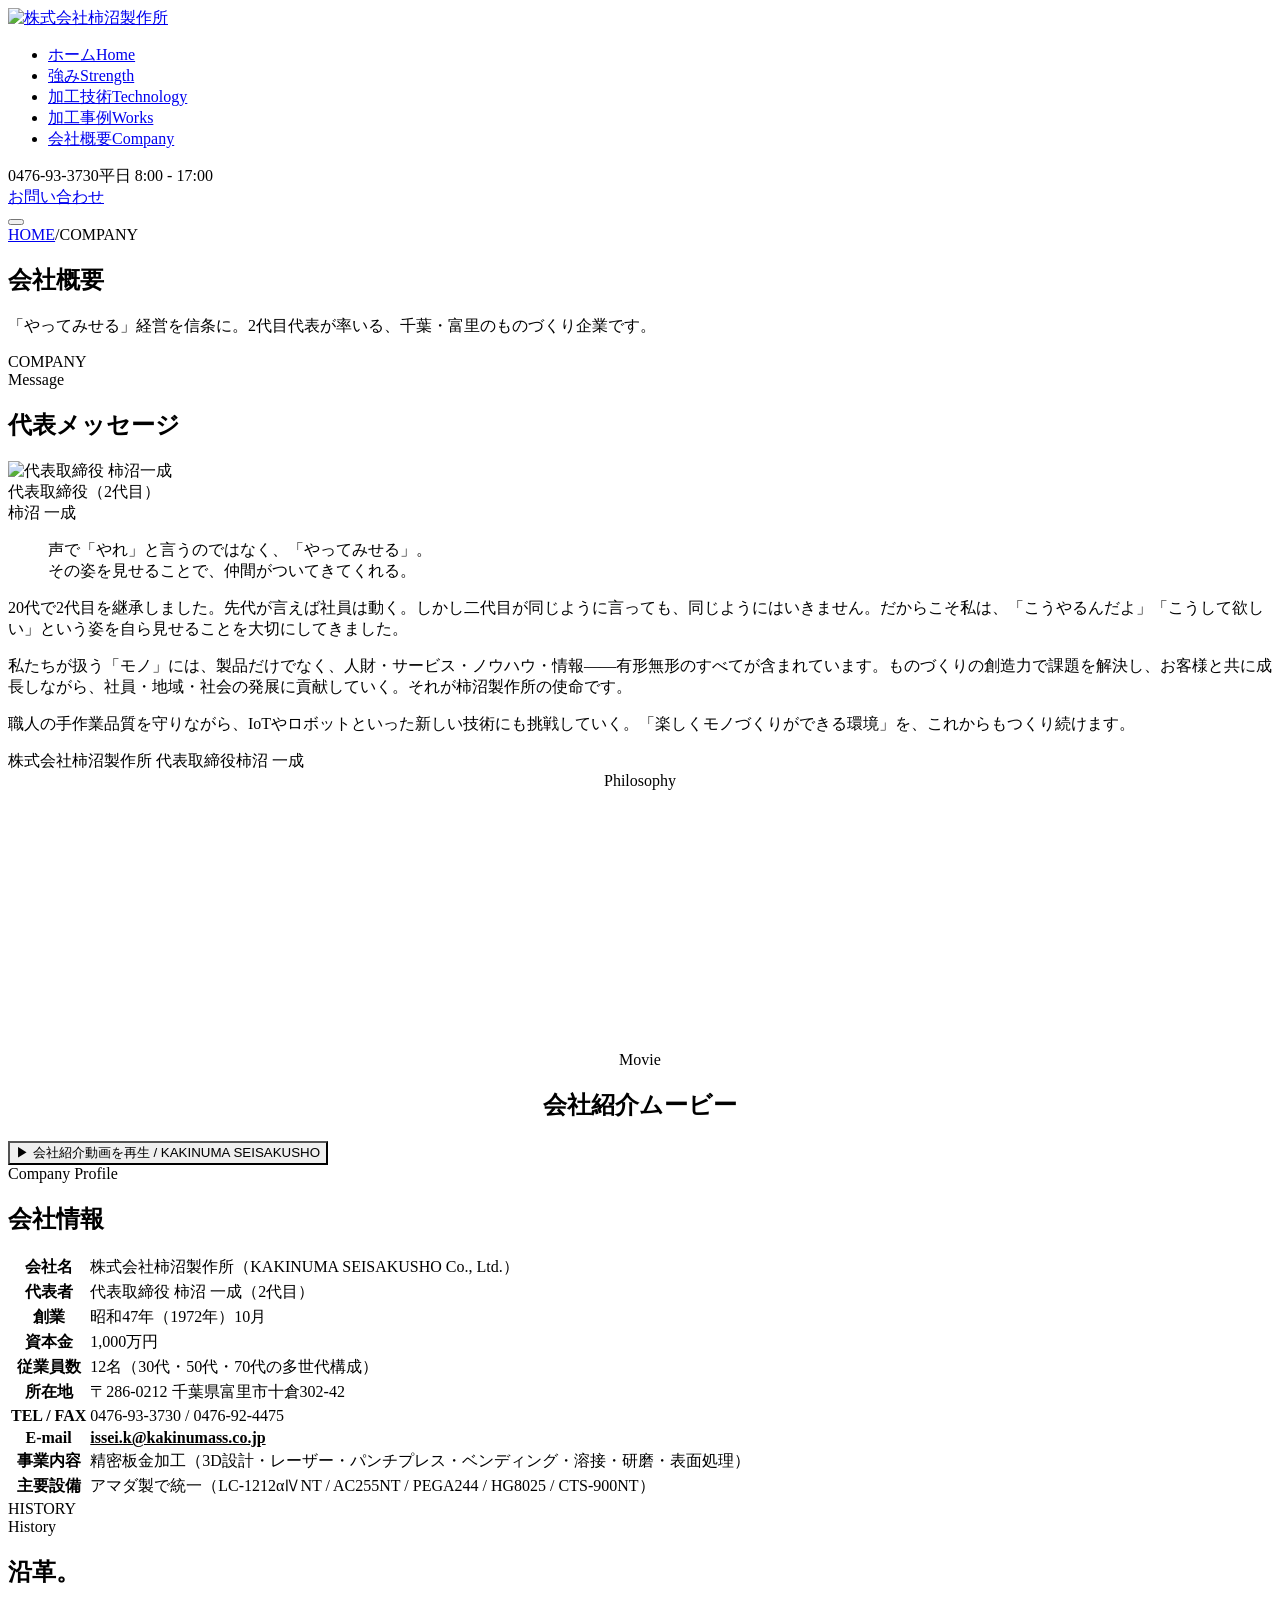
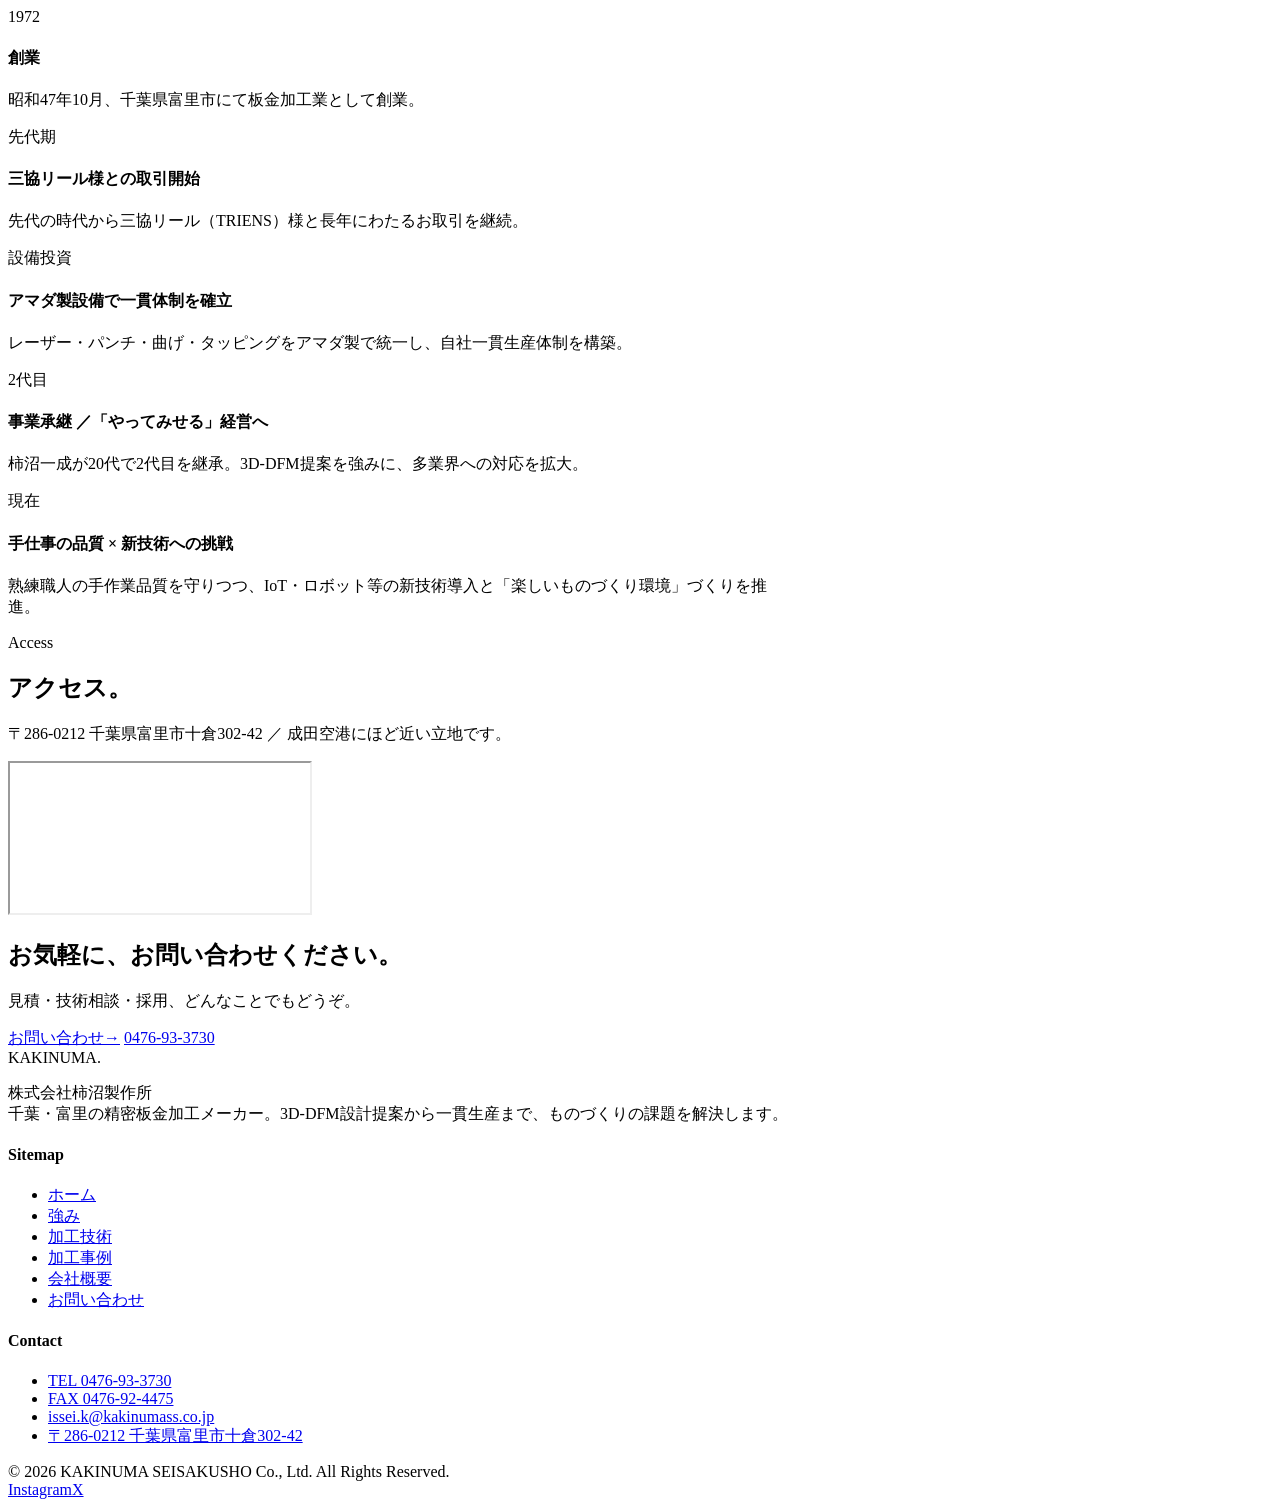
==== company.html @ ad5ba1b0 "Add company.html" ====
<!DOCTYPE html>
<html lang="ja">
<head>
<meta charset="UTF-8">
<meta name="viewport" content="width=device-width, initial-scale=1.0">
<title>会社概要 | 株式会社柿沼製作所 — 千葉県富里市の精密板金</title>
<meta name="description" content="株式会社柿沼製作所の会社概要。代表メッセージ、会社情報、沿革（1972年創業）、アクセス。「やってみせる」経営を信条とする2代目代表が率いる千葉・富里の精密板金加工メーカーです。">
<meta property="og:title" content="会社概要 | 株式会社柿沼製作所">
<meta property="og:description" content="1972年創業。千葉・富里の精密板金加工メーカー。代表メッセージと沿革。">
<meta name="theme-color" content="#ffffff">
<link rel="icon" href="assets/img/logo.png">
<link rel="preconnect" href="https://fonts.googleapis.com">
<link rel="preconnect" href="https://fonts.gstatic.com" crossorigin>
<link href="https://fonts.googleapis.com/css2?family=Anton&family=Noto+Sans+JP:wght@400;500;700;900&family=Space+Grotesk:wght@500;600;700&family=Zen+Kaku+Gothic+New:wght@700;900&display=swap" rel="stylesheet">
<link rel="stylesheet" href="assets/style.css">
<script type="application/ld+json">{"@context":"https://schema.org","@type":"WebPage","name":"会社概要 | 株式会社柿沼製作所","url":"https://three-t-ltd.github.io/kakinumass/company.html"}</script>
</head>
<body>
<div class="scroll-progress"></div>

<header class="site-header">
  <div class="container header-inner">
    <a href="index.html" class="logo"><img src="assets/img/logo.png" alt="株式会社柿沼製作所"></a>
    <nav class="main-nav">
      <ul>
        <li><a href="index.html">ホーム<span class="en">Home</span></a></li>
        <li><a href="strengths.html">強み<span class="en">Strength</span></a></li>
        <li><a href="services.html">加工技術<span class="en">Technology</span></a></li>
        <li><a href="works.html">加工事例<span class="en">Works</span></a></li>
        <li class="current"><a href="company.html">会社概要<span class="en">Company</span></a></li>
      </ul>
    </nav>
    <div class="header-cta">
      <div class="header-tel"><span class="num">0476-93-3730</span><span class="lbl">平日 8:00 - 17:00</span></div>
      <a href="contact.html" class="btn btn-primary"><span>お問い合わせ</span></a>
    </div>
    <button class="nav-toggle" aria-label="メニュー"><span></span><span></span><span></span></button>
  </div>
</header>

<section class="page-hero">
  <div class="hero-grid"></div>
  <div class="container">
    <div class="crumb"><a href="index.html">HOME</a><span>/</span><span>COMPANY</span></div>
    <h1>会社概要</h1>
    <p>「やってみせる」経営を信条に。2代目代表が率いる、千葉・富里のものづくり企業です。</p>
  </div>
  <div class="en">COMPANY</div>
</section>

<!-- MESSAGE -->
<section class="section">
  <div class="container">
    <div class="sec-head reveal">
      <span class="eyebrow">Message</span>
      <h2 class="sec-title">代表<span class="accent">メッセージ</span></h2>
    </div>
    <div class="message-grid">
      <div class="message-photo reveal">
        <img src="assets/img/ceo.jpg" alt="代表取締役 柿沼一成">
        <div class="name"><div class="r">代表取締役（2代目）</div><div class="nm">柿沼 一成</div></div>
      </div>
      <div class="message-body reveal d2">
        <blockquote>声で「やれ」と言うのではなく、<span class="accent">「やってみせる」</span>。<br>その姿を見せることで、仲間がついてきてくれる。</blockquote>
        <p>20代で2代目を継承しました。先代が言えば社員は動く。しかし二代目が同じように言っても、同じようにはいきません。だからこそ私は、「こうやるんだよ」「こうして欲しい」という姿を自ら見せることを大切にしてきました。</p>
        <p>私たちが扱う「モノ」には、製品だけでなく、人財・サービス・ノウハウ・情報——有形無形のすべてが含まれています。ものづくりの創造力で課題を解決し、お客様と共に成長しながら、社員・地域・社会の発展に貢献していく。それが柿沼製作所の使命です。</p>
        <p>職人の手作業品質を守りながら、IoTやロボットといった新しい技術にも挑戦していく。「楽しくモノづくりができる環境」を、これからもつくり続けます。</p>
        <div class="sign"><span>株式会社柿沼製作所 代表取締役</span>柿沼 一成</div>
      </div>
    </div>
  </div>
</section>

<!-- PHILOSOPHY BAND -->
<section class="section section--red">
  <div class="container">
    <div class="reveal" style="text-align:center;max-width:900px;margin-inline:auto">
      <span class="eyebrow" style="justify-content:center">Philosophy</span>
      <p style="font-family:var(--serif);font-weight:900;font-size:clamp(1.4rem,3.2vw,2.3rem);line-height:1.7;color:#fff">
        ものづくりの創造力で課題を解決し、<br>お客様と共に成長しながら、<br><span style="color:var(--ink)">社員・地域・社会の発展</span>に貢献する。
      </p>
    </div>
  </div>
</section>

<!-- VIDEO -->
<section class="section section--paper">
  <div class="container">
    <div class="sec-head reveal" style="text-align:center;max-width:760px;margin-inline:auto">
      <span class="eyebrow" style="justify-content:center">Movie</span>
      <h2 class="sec-title">会社紹介<span class="accent">ムービー</span></h2>
    </div>
    <div class="video-wrap reveal">
      <div class="video-embed">
        <button class="video-facade" data-yt="X4dyCx2qvk0" aria-label="会社紹介ムービーを再生"
          style="background-image:url('assets/img/products/prod14.jpg')">
          <span class="play"></span>
          <span class="vlabel">▶ 会社紹介動画を再生 / KAKINUMA SEISAKUSHO</span>
        </button>
      </div>
    </div>
  </div>
</section>

<!-- COMPANY INFO -->
<section class="section">
  <div class="container">
    <div class="sec-head reveal">
      <span class="eyebrow">Company Profile</span>
      <h2 class="sec-title">会社<span class="accent">情報</span></h2>
    </div>
    <div class="reveal">
      <table class="info-table">
        <tr><th>会社名</th><td>株式会社柿沼製作所（KAKINUMA SEISAKUSHO Co., Ltd.）</td></tr>
        <tr><th>代表者</th><td>代表取締役 柿沼 一成（2代目）</td></tr>
        <tr><th>創業</th><td>昭和47年（1972年）10月</td></tr>
        <tr><th>資本金</th><td>1,000万円</td></tr>
        <tr><th>従業員数</th><td>12名（30代・50代・70代の多世代構成）</td></tr>
        <tr><th>所在地</th><td>〒286-0212 千葉県富里市十倉302-42</td></tr>
        <tr><th>TEL / FAX</th><td>0476-93-3730 / 0476-92-4475</td></tr>
        <tr><th>E-mail</th><td><a href="mailto:issei.k@kakinumass.co.jp" style="color:var(--red);font-weight:700">issei.k@kakinumass.co.jp</a></td></tr>
        <tr><th>事業内容</th><td>精密板金加工（3D設計・レーザー・パンチプレス・ベンディング・溶接・研磨・表面処理）</td></tr>
        <tr><th>主要設備</th><td>アマダ製で統一（LC-1212αⅣNT / AC255NT / PEGA244 / HG8025 / CTS-900NT）</td></tr>
      </table>
    </div>
  </div>
</section>

<!-- HISTORY -->
<section class="section section--paper">
  <div class="watermark">HISTORY</div>
  <div class="container">
    <div class="sec-head reveal">
      <span class="eyebrow">History</span>
      <h2 class="sec-title">沿革<span class="accent">。</span></h2>
    </div>
    <div class="timeline reveal" style="max-width:760px">
      <div class="tl-item"><div class="yr">1972</div><h4>創業</h4><p>昭和47年10月、千葉県富里市にて板金加工業として創業。</p></div>
      <div class="tl-item"><div class="yr">先代期</div><h4>三協リール様との取引開始</h4><p>先代の時代から三協リール（TRIENS）様と長年にわたるお取引を継続。</p></div>
      <div class="tl-item"><div class="yr">設備投資</div><h4>アマダ製設備で一貫体制を確立</h4><p>レーザー・パンチ・曲げ・タッピングをアマダ製で統一し、自社一貫生産体制を構築。</p></div>
      <div class="tl-item"><div class="yr">2代目</div><h4>事業承継 ／「やってみせる」経営へ</h4><p>柿沼一成が20代で2代目を継承。3D-DFM提案を強みに、多業界への対応を拡大。</p></div>
      <div class="tl-item"><div class="yr">現在</div><h4>手仕事の品質 × 新技術への挑戦</h4><p>熟練職人の手作業品質を守りつつ、IoT・ロボット等の新技術導入と「楽しいものづくり環境」づくりを推進。</p></div>
    </div>
  </div>
</section>

<!-- ACCESS -->
<section class="section">
  <div class="container">
    <div class="sec-head reveal">
      <span class="eyebrow">Access</span>
      <h2 class="sec-title">アクセス<span class="accent">。</span></h2>
      <p class="sec-lead">〒286-0212 千葉県富里市十倉302-42 ／ 成田空港にほど近い立地です。</p>
    </div>
    <div class="map-wrap reveal">
      <iframe loading="lazy" referrerpolicy="no-referrer-when-downgrade" allowfullscreen
        src="https://maps.google.com/maps?q=%E5%8D%83%E8%91%89%E7%9C%8C%E5%AF%8C%E9%87%8C%E5%B8%82%E5%8D%81%E5%80%89302-42&output=embed"></iframe>
    </div>
  </div>
</section>

<section class="cta-band">
  <div class="container">
    <div class="reveal"><h2>お気軽に、<span class="accent">お問い合わせ</span>ください。</h2><p class="sub">見積・技術相談・採用、どんなことでもどうぞ。</p></div>
    <div class="cta-actions reveal d2">
      <a href="contact.html" class="btn btn-primary"><span>お問い合わせ</span><span class="arr">→</span></a>
      <a href="tel:0476933730" class="btn btn-ghost"><span>0476-93-3730</span></a>
    </div>
  </div>
</section>

<footer class="site-footer">
  <div class="container">
    <div class="footer-top">
      <div class="footer-brand"><div class="logo-f">KAKINUMA<span class="accent">.</span></div><p>株式会社柿沼製作所<br>千葉・富里の精密板金加工メーカー。3D-DFM設計提案から一貫生産まで、ものづくりの課題を解決します。</p></div>
      <div class="footer-col"><h4>Sitemap</h4><ul>
        <li><a href="index.html">ホーム</a></li><li><a href="strengths.html">強み</a></li><li><a href="services.html">加工技術</a></li><li><a href="works.html">加工事例</a></li><li><a href="company.html">会社概要</a></li><li><a href="contact.html">お問い合わせ</a></li>
      </ul></div>
      <div class="footer-col"><h4>Contact</h4><ul>
        <li><a href="tel:0476933730">TEL 0476-93-3730</a></li><li><a href="#">FAX 0476-92-4475</a></li><li><a href="mailto:issei.k@kakinumass.co.jp">issei.k@kakinumass.co.jp</a></li><li><a href="company.html">〒286-0212 千葉県富里市十倉302-42</a></li>
      </ul></div>
    </div>
    <div class="footer-bottom">
      <span>© <span data-year>2026</span> KAKINUMA SEISAKUSHO Co., Ltd. All Rights Reserved.</span>
      <div class="sns"><a href="https://www.instagram.com/kakinumass/" target="_blank" rel="noopener">Instagram</a><a href="https://x.com/kakinumass" target="_blank" rel="noopener">X</a></div>
    </div>
  </div>
</footer>
<script src="assets/script.js"></script>
</body>
</html>
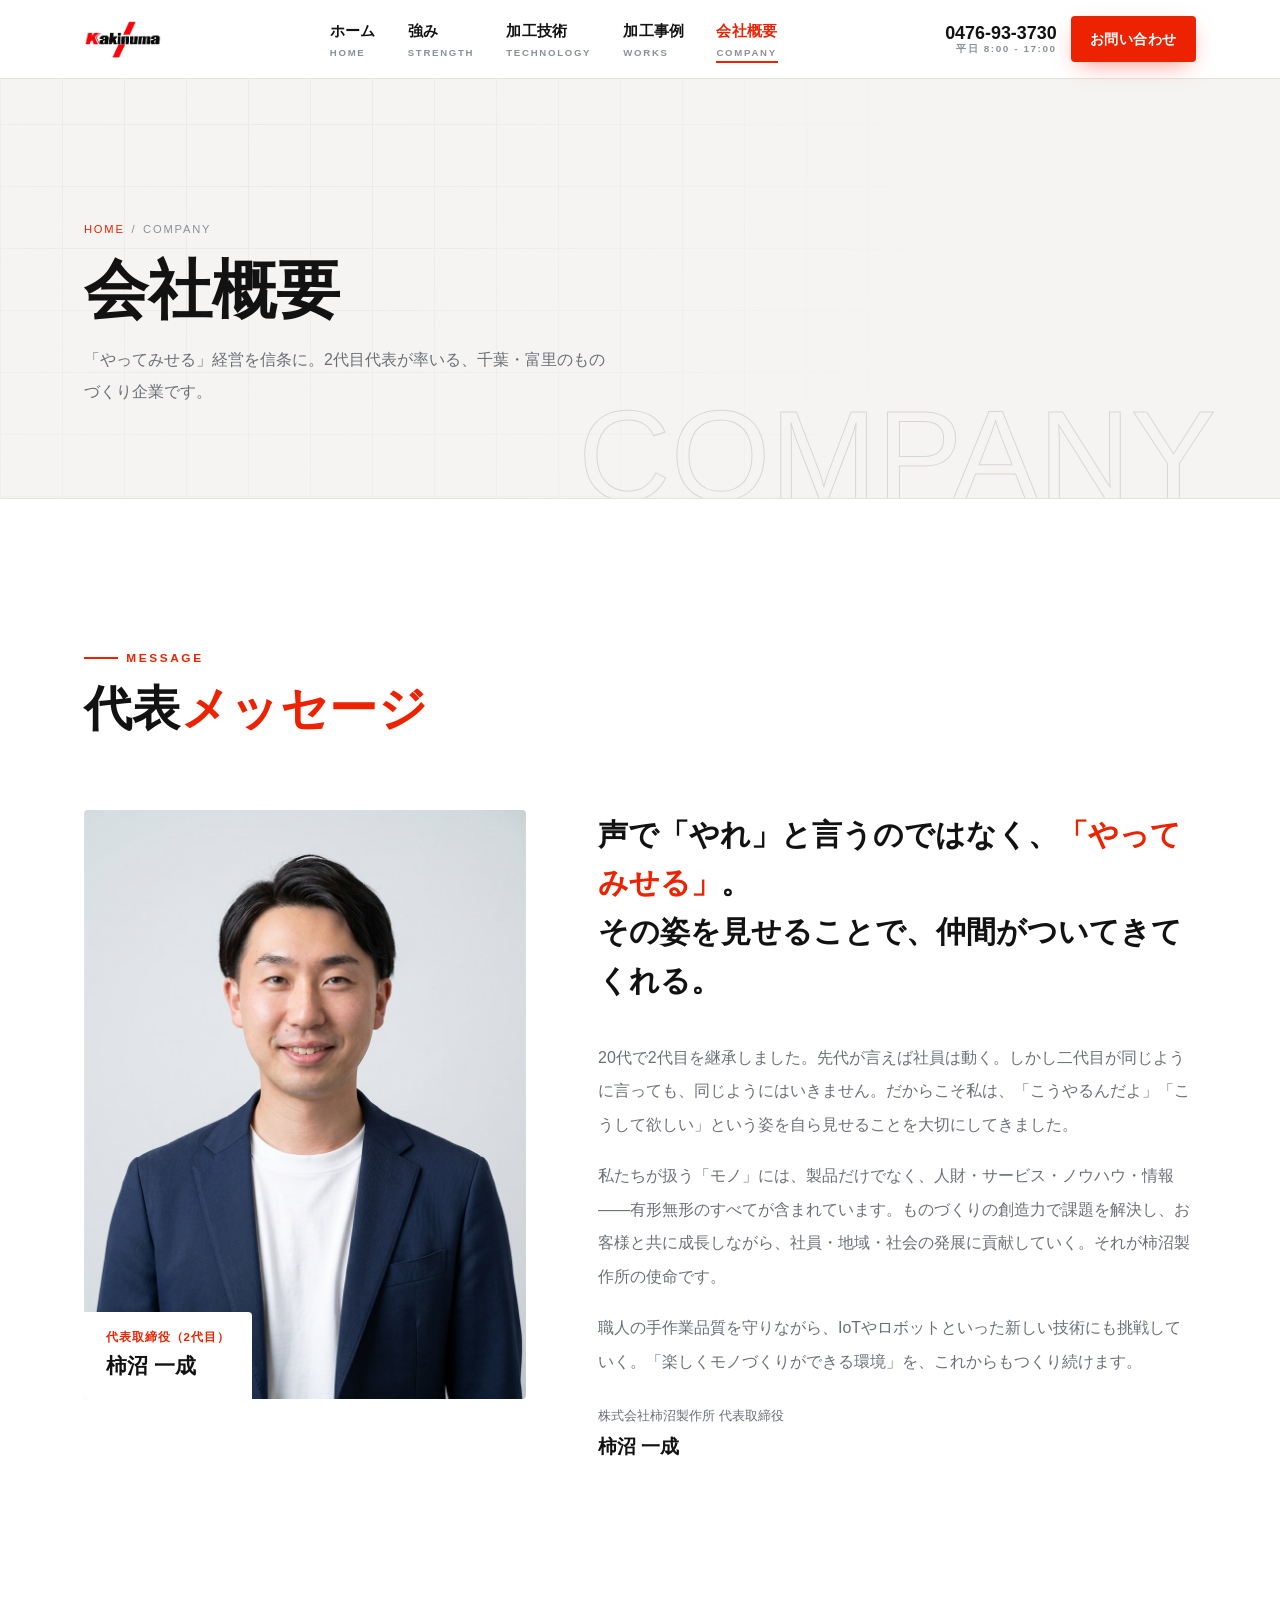
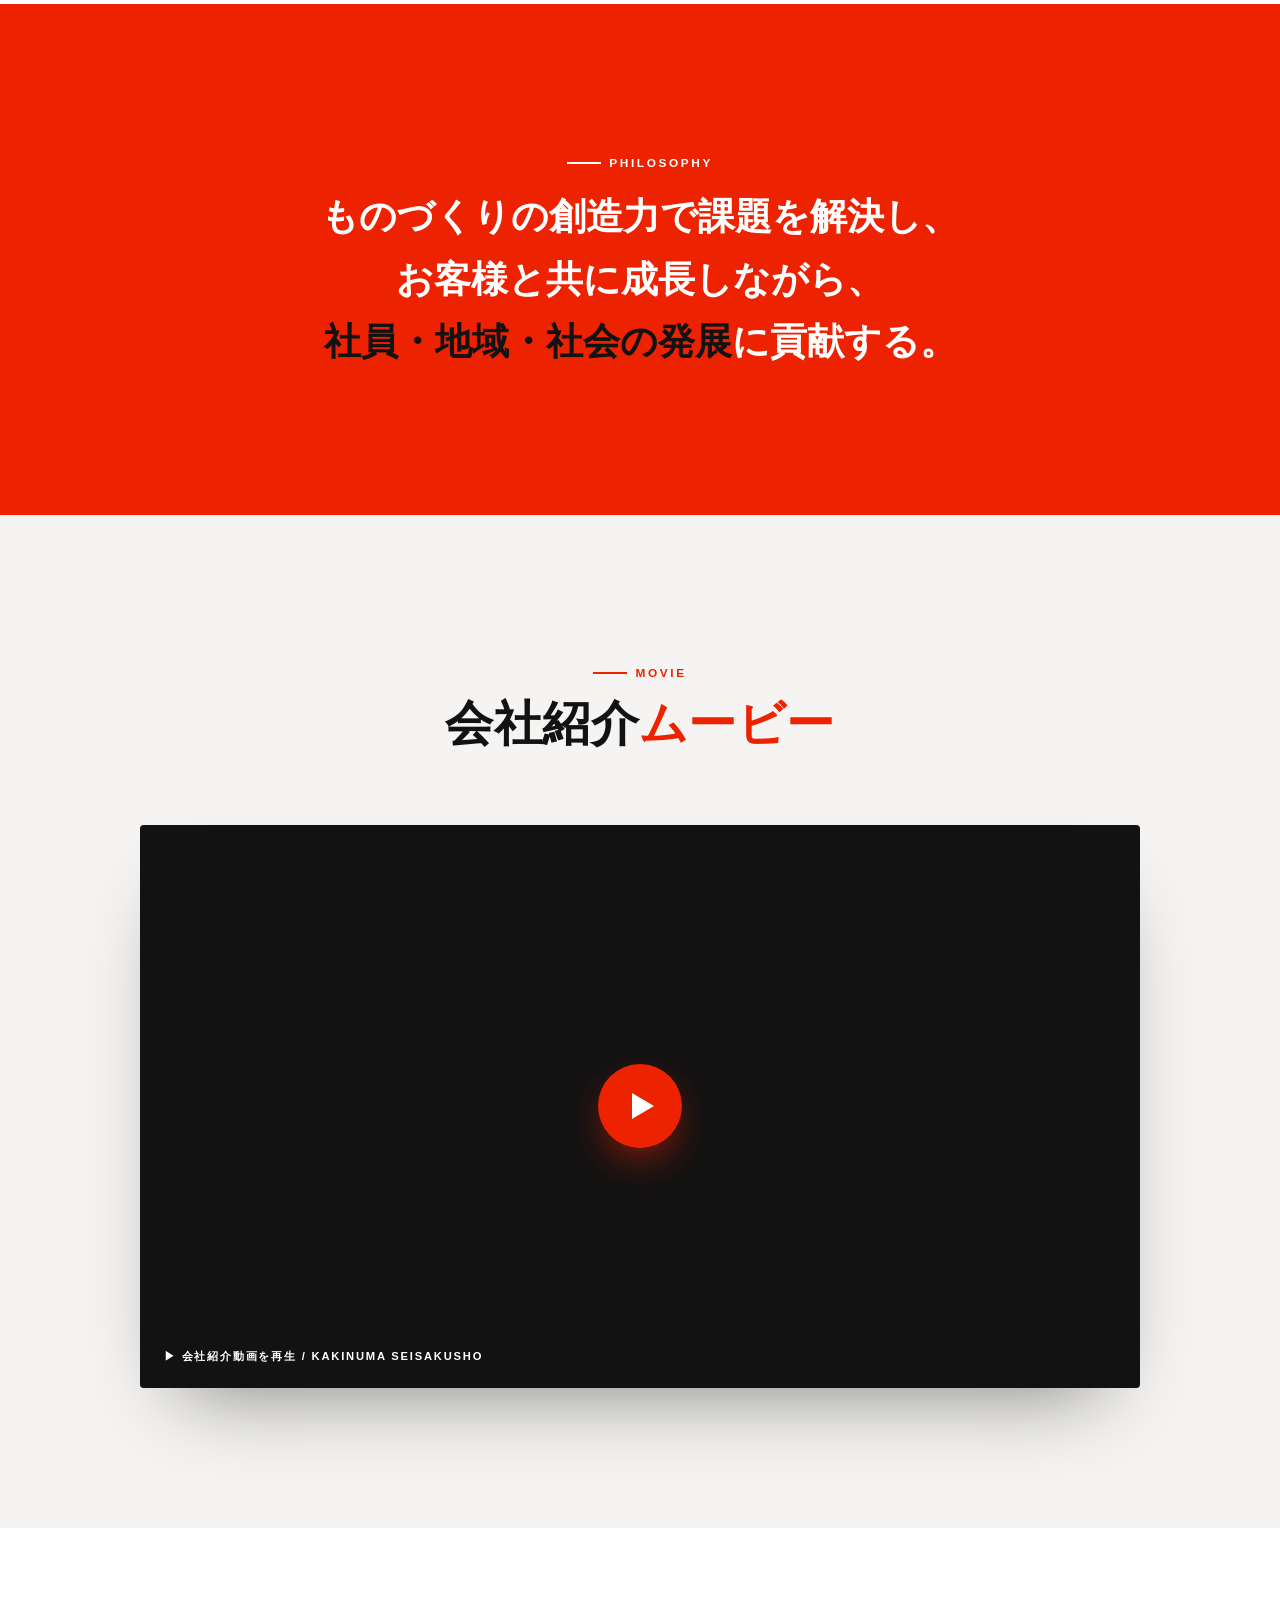
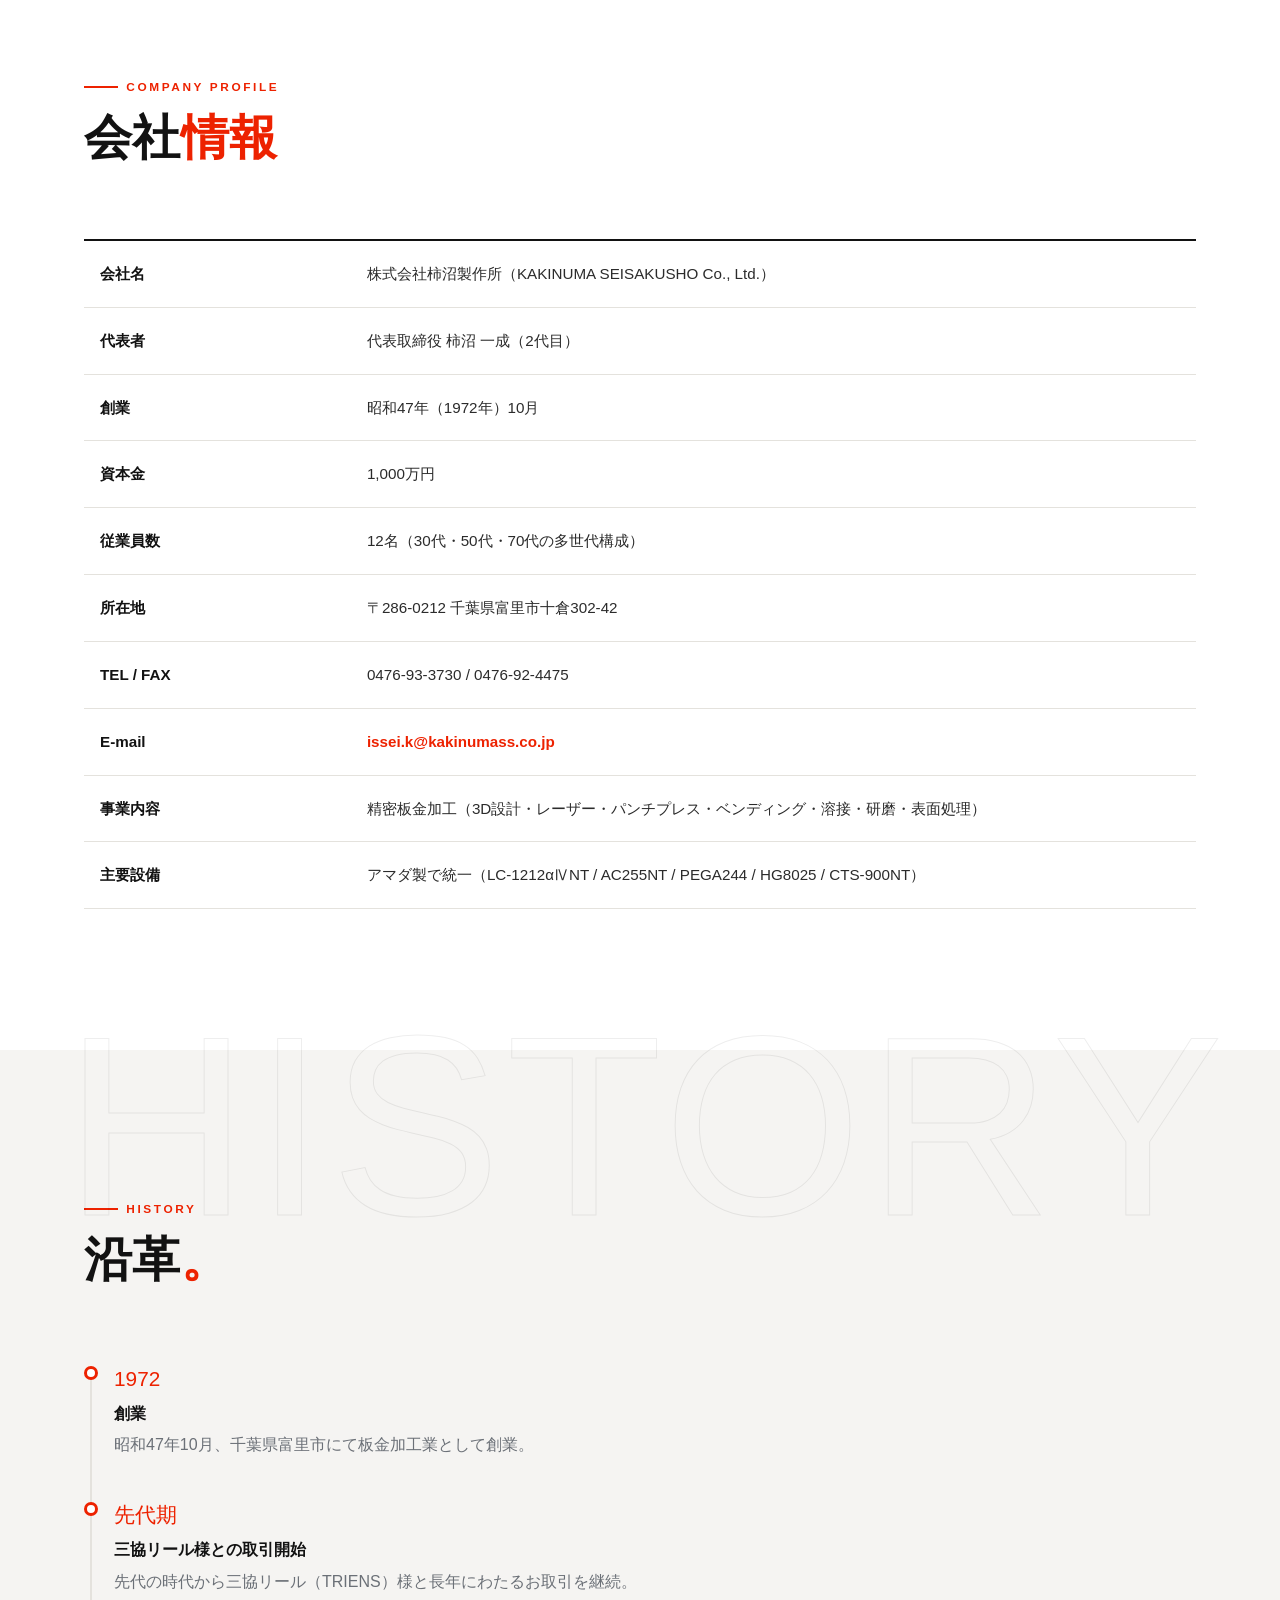
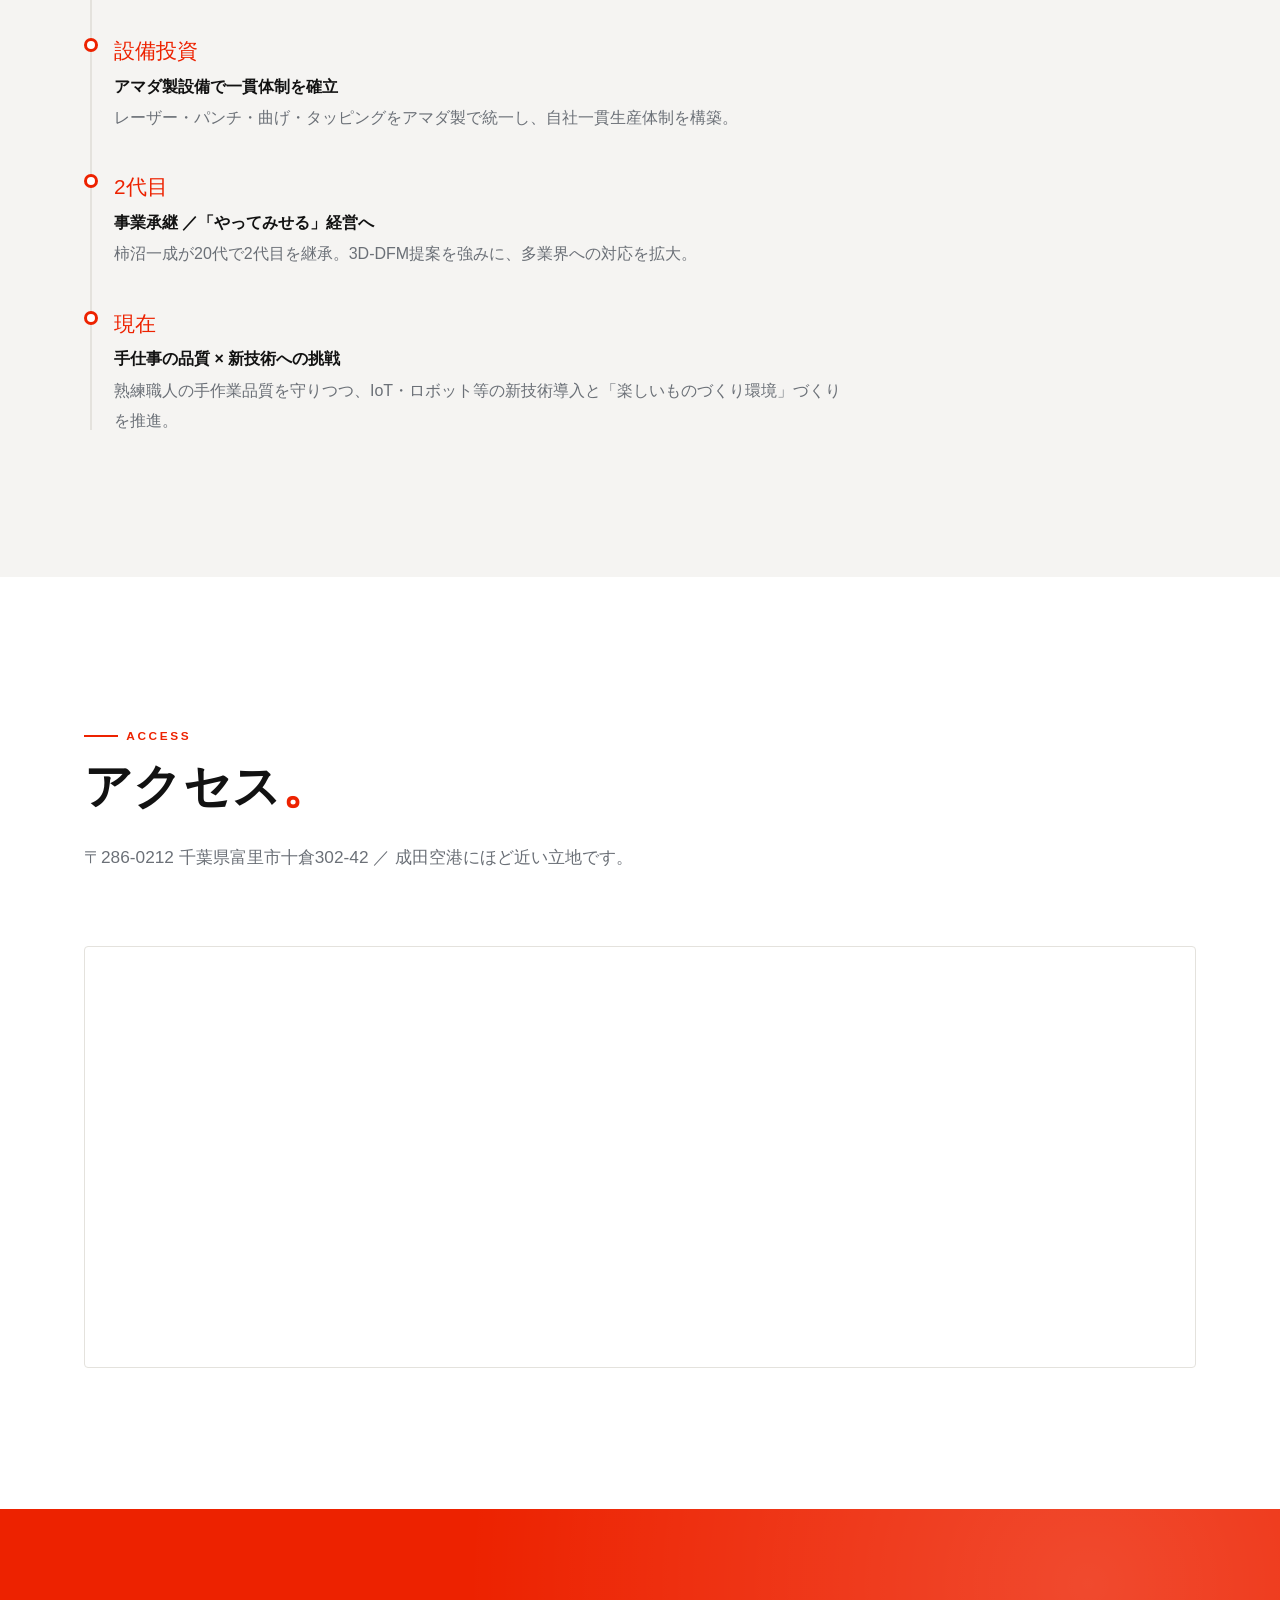
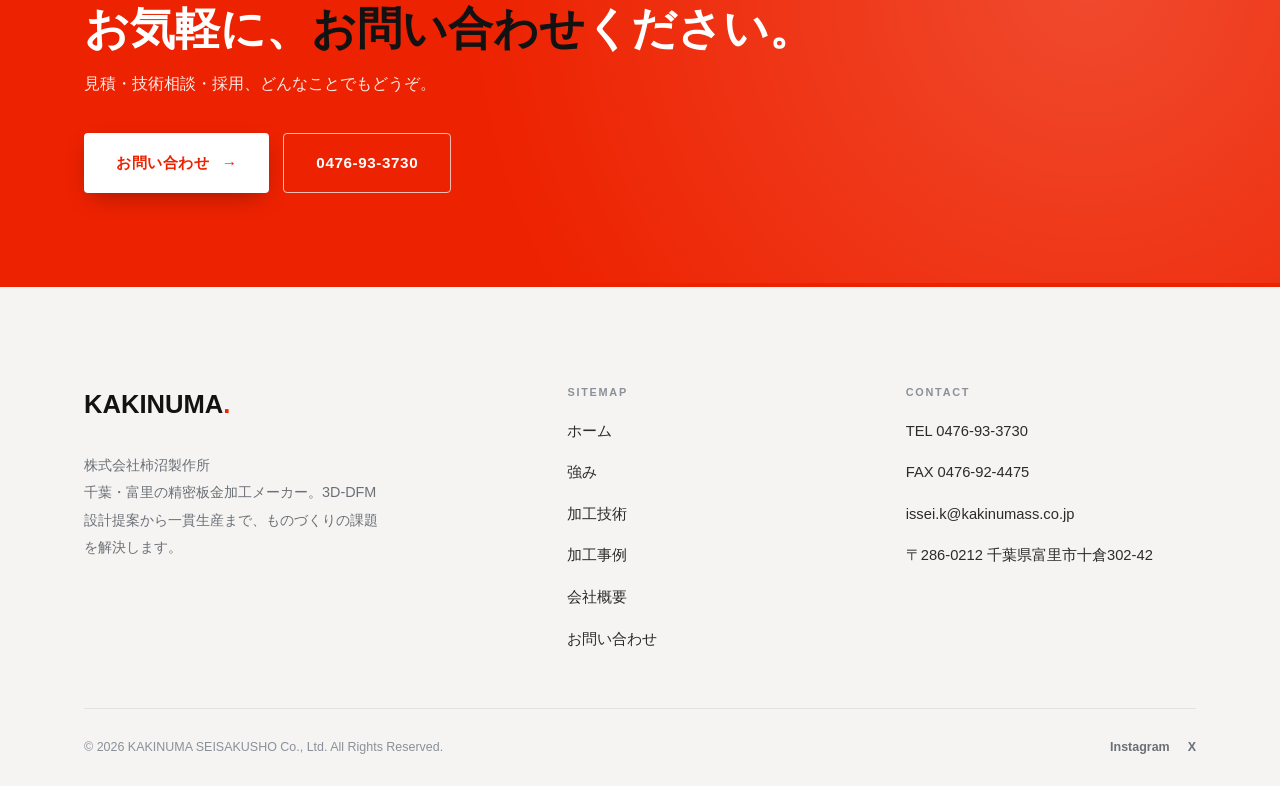
==== commit 116b6e5e: "3D design video + company-movie thumbnail poster" ====
--- a/company.html
+++ b/company.html
@@ -93,7 +93,7 @@
     <div class="video-wrap reveal">
       <div class="video-embed">
         <button class="video-facade" data-yt="X4dyCx2qvk0" aria-label="会社紹介ムービーを再生"
-          style="background-image:url('assets/img/products/prod14.jpg')">
+          style="background-image:url('assets/img/movie-thumb.jpg')">
           <span class="play"></span>
           <span class="vlabel">▶ 会社紹介動画を再生 / KAKINUMA SEISAKUSHO</span>
         </button>
--- a/assets/style.css
+++ b/assets/style.css
@@ -0,0 +1,555 @@
+/* =========================================================
+   KAKINUMA SEISAKUSHO — Corporate Site
+   Brand: Logo Red (#ED2200) × Ink Black × White base
+   Design: Industrial precision × modern dynamic motion
+   ========================================================= */
+
+/* ---------- Reset ---------- */
+*,*::before,*::after{box-sizing:border-box;margin:0;padding:0}
+html{-webkit-text-size-adjust:100%;scroll-behavior:smooth}
+body{line-height:1.7;-webkit-font-smoothing:antialiased;text-rendering:optimizeLegibility}
+img{max-width:100%;height:auto;display:block}
+a{color:inherit;text-decoration:none}
+ul,ol{list-style:none}
+button{font:inherit;cursor:pointer;border:none;background:none}
+table{border-collapse:collapse;width:100%}
+
+/* ---------- Tokens ---------- */
+:root{
+  --red:#ED2200;
+  --red-dark:#c01b00;
+  --red-soft:#ff3b1a;
+  --ink:#121212;
+  --ink-2:#2b2b2b;
+  --muted:#6b7077;
+  --steel:#8a9099;
+  --steel-light:#c6cad0;
+  --paper:#f5f4f2;
+  --paper-2:#eceae6;
+  --line:#e4e2dd;
+  --white:#ffffff;
+
+  --maxw:1240px;
+  --gut:clamp(20px,5vw,64px);
+  --radius:4px;
+
+  --serif:"Zen Kaku Gothic New","Noto Sans JP",sans-serif;
+  --sans:"Noto Sans JP",sans-serif;
+  --display:"Anton","Noto Sans JP",sans-serif;
+  --mono:"Space Grotesk","Noto Sans JP",sans-serif;
+
+  --ease:cubic-bezier(.22,1,.36,1);
+}
+
+body{font-family:var(--sans);color:var(--ink);background:var(--white);font-weight:400}
+
+/* ---------- Layout ---------- */
+.container{max-width:var(--maxw);margin-inline:auto;padding-inline:var(--gut)}
+.section{padding-block:clamp(72px,11vw,150px);position:relative}
+.section--paper{background:var(--paper)}
+.section--ink{background:var(--ink);color:var(--white)}
+.section--red{background:var(--red);color:#fff}
+.section--red .eyebrow{color:#fff}
+.section--red .eyebrow::before{background:#fff}
+.section--red .sec-lead{color:rgba(255,255,255,.86)}
+
+/* ---------- Type ---------- */
+.eyebrow{
+  font-family:var(--mono);font-weight:600;letter-spacing:.22em;
+  font-size:.74rem;text-transform:uppercase;color:var(--red);
+  display:inline-flex;align-items:center;gap:.7em;margin-bottom:1.1em;
+}
+.eyebrow::before{content:"";width:34px;height:2px;background:var(--red);display:inline-block}
+.section--ink .eyebrow{color:var(--red-soft)}
+
+.h-display{
+  font-family:var(--display);font-weight:400;line-height:.92;
+  letter-spacing:.01em;text-transform:uppercase;
+}
+.sec-title{
+  font-family:var(--serif);font-weight:900;line-height:1.18;letter-spacing:.01em;
+  font-size:clamp(1.7rem,4.4vw,3rem);margin-bottom:.5em;
+}
+.sec-title .accent{color:var(--red)}
+.sec-lead{font-size:clamp(.98rem,1.5vw,1.08rem);color:var(--muted);max-width:62ch;line-height:2}
+.section--ink .sec-lead{color:#b9bcc1}
+
+.sec-head{margin-bottom:clamp(40px,6vw,72px);max-width:760px}
+
+/* big latin watermark behind headings */
+.watermark{
+  position:absolute;font-family:var(--display);text-transform:uppercase;
+  color:transparent;-webkit-text-stroke:1px rgba(18,18,18,.07);
+  font-size:clamp(5rem,20vw,16rem);line-height:.8;pointer-events:none;
+  top:-.1em;left:var(--gut);z-index:0;user-select:none;letter-spacing:.02em;
+}
+.section--ink .watermark{-webkit-text-stroke:1px rgba(255,255,255,.06)}
+
+/* ---------- Buttons ---------- */
+.btn{
+  position:relative;display:inline-flex;align-items:center;gap:.8em;
+  font-weight:700;font-size:.95rem;letter-spacing:.04em;
+  padding:1.05em 2.1em;border-radius:var(--radius);overflow:hidden;
+  transition:transform .35s var(--ease),box-shadow .35s var(--ease);
+}
+.btn .arr{transition:transform .35s var(--ease)}
+.btn:hover .arr{transform:translateX(5px)}
+.btn-primary{background:var(--red);color:#fff;box-shadow:0 8px 24px -8px rgba(237,34,0,.55)}
+.btn-primary::after{content:"";position:absolute;inset:0;background:var(--ink);transform:translateY(101%);transition:transform .4s var(--ease);z-index:0}
+.btn-primary:hover::after{transform:translateY(0)}
+.btn-primary>*{position:relative;z-index:1}
+.btn-primary:hover{transform:translateY(-3px)}
+.btn-ghost{border:1.5px solid currentColor;color:var(--ink)}
+.section--ink .btn-ghost{color:#fff}
+.btn-ghost:hover{background:var(--ink);color:#fff;border-color:var(--ink);transform:translateY(-3px)}
+.section--ink .btn-ghost:hover{background:#fff;color:var(--ink);border-color:#fff}
+
+/* ============================================================
+   HEADER
+   ============================================================ */
+.site-header{
+  position:fixed;inset:0 0 auto 0;z-index:1000;
+  background:#fff;
+  box-shadow:0 1px 0 var(--line);
+  transition:box-shadow .4s var(--ease),padding .4s var(--ease);
+  padding-block:16px;
+}
+.site-header.scrolled{
+  box-shadow:0 1px 0 var(--line),0 10px 30px -20px rgba(0,0,0,.3);
+  padding-block:10px;
+}
+.header-inner{display:flex;align-items:center;justify-content:space-between;gap:24px}
+.logo img{height:38px;width:auto;transition:height .4s var(--ease)}
+.scrolled .logo img{height:32px}
+.logo{display:flex;align-items:center;gap:12px;font-weight:900}
+
+.main-nav>ul{display:flex;align-items:center;gap:clamp(18px,2.5vw,40px)}
+.main-nav a{
+  position:relative;font-weight:700;font-size:.92rem;letter-spacing:.02em;
+  padding:.4em 0;color:var(--ink);
+}
+.main-nav a .en{display:block;font-family:var(--mono);font-size:.6rem;letter-spacing:.18em;color:var(--steel);font-weight:600;text-transform:uppercase}
+.main-nav a::after{content:"";position:absolute;left:0;bottom:-2px;width:0;height:2px;background:var(--red);transition:width .3s var(--ease)}
+.main-nav a:hover::after,.main-nav li.current a::after{width:100%}
+.main-nav li.current a{color:var(--red)}
+
+.header-cta{display:flex;align-items:center;gap:14px}
+.header-tel{display:flex;flex-direction:column;line-height:1.1;text-align:right}
+.header-tel .num{font-family:var(--mono);font-weight:700;font-size:1.12rem;color:var(--ink)}
+.header-tel .lbl{font-size:.62rem;letter-spacing:.16em;color:var(--steel);font-weight:600}
+.header-cta .btn{padding:.85em 1.4em;font-size:.85rem}
+
+/* hamburger */
+.nav-toggle{display:none;width:46px;height:46px;position:relative;z-index:1100}
+.nav-toggle span{position:absolute;left:11px;right:11px;height:2px;background:var(--ink);transition:.35s var(--ease)}
+.nav-toggle span:nth-child(1){top:16px}
+.nav-toggle span:nth-child(2){top:23px}
+.nav-toggle span:nth-child(3){top:30px}
+.nav-open .nav-toggle span:nth-child(1){top:23px;transform:rotate(45deg)}
+.nav-open .nav-toggle span:nth-child(2){opacity:0}
+.nav-open .nav-toggle span:nth-child(3){top:23px;transform:rotate(-45deg)}
+
+/* ============================================================
+   HERO (light, split)
+   ============================================================ */
+.hero{position:relative;background:var(--white);overflow:hidden;min-height:100vh;display:flex;align-items:center}
+.hero-layout{position:relative;z-index:3;width:100%;min-height:100vh;display:flex;align-items:center}
+.hero-text{position:relative;z-index:2;display:flex;flex-direction:column;justify-content:center;max-width:680px;
+  padding:clamp(120px,15vw,160px) clamp(24px,4vw,60px) clamp(48px,7vw,80px) var(--gut)}
+.bg-grid{position:absolute;inset:0;z-index:0;
+  background-image:linear-gradient(var(--line) 1px,transparent 1px),linear-gradient(90deg,var(--line) 1px,transparent 1px);
+  background-size:62px 62px;opacity:.6;mask-image:radial-gradient(circle at 25% 25%,#000,transparent 72%)}
+.hero-tag{
+  font-family:var(--mono);letter-spacing:.26em;font-size:.72rem;color:var(--red);font-weight:600;
+  display:inline-flex;align-items:center;gap:.9em;margin-bottom:1.6em;text-transform:uppercase;
+}
+.hero-tag::before{content:"";width:44px;height:2px;background:var(--red)}
+.hero h1{
+  font-family:var(--serif);font-weight:900;color:var(--ink);position:relative;
+  font-size:clamp(2.4rem,6.5vw,5.2rem);line-height:1.1;letter-spacing:.005em;
+}
+.hero h1 .line{display:block;overflow:hidden}
+.hero h1 .line>span{display:inline-block;animation:heroRise 1s var(--ease) backwards}
+.hero h1 .line:nth-child(2)>span{animation-delay:.12s}
+@keyframes heroRise{from{transform:translateY(110%)}to{transform:translateY(0)}}
+.hero h1 .red{color:var(--red)}
+.hero-en{font-family:var(--display);text-transform:uppercase;color:transparent;-webkit-text-stroke:1px var(--steel-light);
+  font-size:clamp(2rem,7vw,5.2rem);line-height:.9;margin-top:.18em;letter-spacing:.02em}
+.hero-sub{color:var(--muted);font-size:clamp(1rem,1.6vw,1.15rem);margin-top:1.5em;max-width:42ch;line-height:1.95}
+.hero-actions{display:flex;flex-wrap:wrap;gap:14px;margin-top:2.2em}
+.hero-meta{display:flex;gap:clamp(24px,4vw,48px);margin-top:clamp(36px,5vw,56px);padding-top:30px;border-top:1px solid var(--line)}
+.hero-meta .item{}
+.hero-meta .num{font-family:var(--display);font-size:clamp(1.6rem,3vw,2.4rem);line-height:1;color:var(--red)}
+.hero-meta .lbl{font-size:.66rem;letter-spacing:.12em;color:var(--steel);font-weight:600;font-family:var(--mono);text-transform:uppercase;margin-top:.5em}
+
+.hero-visual{position:absolute;inset:0;z-index:0;overflow:hidden;background:var(--ink)}
+.hero-visual>img{position:absolute;inset:0;width:100%;height:100%;object-fit:cover;transform:scale(1.08);animation:heroZoom 14s var(--ease) forwards;z-index:0}
+@keyframes heroZoom{to{transform:scale(1)}}
+.hero-video-bg{position:absolute;inset:0;overflow:hidden;z-index:1}
+.hero-video-bg iframe{position:absolute;border:0;pointer-events:none;top:0;left:0}
+.hero-scrim{position:absolute;inset:0;z-index:2;pointer-events:none;
+  background:linear-gradient(95deg,rgba(255,255,255,.97) 0%,rgba(255,255,255,.9) 26%,rgba(255,255,255,.6) 46%,rgba(255,255,255,.2) 66%,rgba(255,255,255,0) 86%)}
+@media(max-width:860px){
+  .hero-video-bg{display:none}
+  .hero-scrim{background:linear-gradient(180deg,rgba(255,255,255,.86) 0%,rgba(255,255,255,.95) 100%)}
+  .hero .vtag,.hero-badge{display:none}
+}
+.hero .vtag{position:absolute;right:clamp(20px,4vw,48px);bottom:26px;z-index:3;font-family:var(--mono);font-size:.66rem;letter-spacing:.18em;color:#fff;background:rgba(237,34,0,.92);padding:.6em 1.1em;border-radius:3px;font-weight:600}
+.hero-badge{position:absolute;top:clamp(108px,14vw,150px);right:0;z-index:4;background:var(--red);color:#fff;padding:18px 22px;text-align:center;box-shadow:0 18px 40px -16px rgba(237,34,0,.6)}
+.hero-badge .y{font-family:var(--display);font-size:2rem;line-height:.9}
+.hero-badge .t{font-size:.62rem;letter-spacing:.12em;font-weight:600;margin-top:4px}
+
+.scroll-cue{position:absolute;left:var(--gut);bottom:22px;z-index:5;display:flex;align-items:center;gap:10px;color:var(--steel);font-family:var(--mono);font-size:.64rem;letter-spacing:.2em}
+.scroll-cue .bar{width:1px;height:42px;background:linear-gradient(var(--red),transparent);position:relative;overflow:hidden}
+.scroll-cue .bar::after{content:"";position:absolute;top:-42px;left:0;width:1px;height:42px;background:var(--ink);animation:scrollLine 2.2s var(--ease) infinite}
+@keyframes scrollLine{to{top:42px}}
+@media(max-width:860px){
+  .hero-layout{grid-template-columns:1fr;min-height:auto}
+  .hero-visual{clip-path:none;min-height:46vh;order:2}
+  .hero-text{order:1;padding-bottom:40px}
+  .hero-badge{top:auto;bottom:0;right:0}
+}
+
+/* ============================================================
+   MARQUEE TICKER
+   ============================================================ */
+.ticker{background:var(--red);color:#fff;overflow:hidden;padding-block:14px;border-block:none}
+.ticker-track{display:flex;gap:48px;white-space:nowrap;width:max-content;animation:marquee 28s linear infinite}
+.ticker:hover .ticker-track{animation-play-state:paused}
+.ticker-track span{font-family:var(--display);text-transform:uppercase;font-size:1.05rem;letter-spacing:.04em;display:inline-flex;align-items:center;gap:48px}
+.ticker-track span::after{content:"●";font-size:.5rem;color:rgba(255,255,255,.6)}
+@keyframes marquee{to{transform:translateX(-50%)}}
+
+/* ============================================================
+   INTRO / PHILOSOPHY
+   ============================================================ */
+.intro-grid{display:grid;grid-template-columns:1fr 1fr;gap:clamp(40px,6vw,90px);align-items:center}
+.intro-copy .big{font-family:var(--serif);font-weight:900;font-size:clamp(1.5rem,3vw,2.3rem);line-height:1.5;margin-bottom:1em}
+.intro-copy .big em{font-style:normal;color:var(--red);position:relative}
+.intro-copy p{color:var(--muted);line-height:2.1;margin-bottom:1.2em}
+.intro-visual{position:relative}
+.intro-visual img{border-radius:var(--radius);width:100%;aspect-ratio:4/5;object-fit:cover;clip-path:polygon(0 0,100% 0,100% 100%,0 92%)}
+.intro-visual .badge{position:absolute;left:-22px;bottom:42px;background:var(--red);color:#fff;padding:22px 26px;border-radius:var(--radius);box-shadow:0 20px 40px -16px rgba(237,34,0,.6)}
+.intro-visual .badge .y{font-family:var(--display);font-size:2.6rem;line-height:.9}
+.intro-visual .badge .t{font-size:.72rem;letter-spacing:.14em;font-weight:600}
+
+/* ============================================================
+   STRENGTH CARDS
+   ============================================================ */
+.cards{display:grid;grid-template-columns:repeat(3,1fr);gap:clamp(18px,2vw,28px)}
+.card{
+  position:relative;background:var(--white);border:1px solid var(--line);border-radius:var(--radius);
+  padding:38px 32px 34px;overflow:hidden;transition:transform .45s var(--ease),box-shadow .45s var(--ease),border-color .45s var(--ease);
+  z-index:0;
+}
+.section--paper .card{background:#fff}
+.card::before{content:"";position:absolute;top:0;left:0;width:100%;height:3px;background:var(--red);transform:scaleX(0);transform-origin:left;transition:transform .45s var(--ease)}
+.card:hover{transform:translateY(-8px);box-shadow:0 30px 50px -28px rgba(0,0,0,.28);border-color:transparent}
+.card:hover::before{transform:scaleX(1)}
+.card .idx{font-family:var(--mono);font-size:.74rem;letter-spacing:.16em;color:var(--steel);font-weight:600;margin-bottom:22px}
+.card .ic{width:54px;height:54px;color:var(--red);margin-bottom:20px}
+.card h3{font-family:var(--serif);font-weight:700;font-size:1.28rem;margin-bottom:.7em;line-height:1.4}
+.card p{color:var(--muted);font-size:.94rem;line-height:1.95}
+.card .big-num{position:absolute;right:18px;bottom:8px;font-family:var(--display);font-size:5rem;color:rgba(18,18,18,.035);line-height:1;pointer-events:none}
+
+/* ============================================================
+   TECH / SERVICES LIST
+   ============================================================ */
+.tech-list{border-top:1px solid var(--line)}
+.tech-row{
+  display:grid;grid-template-columns:90px 1fr auto;gap:32px;align-items:center;
+  padding:30px 8px;border-bottom:1px solid var(--line);transition:padding .4s var(--ease),background .4s var(--ease);
+  position:relative;overflow:hidden;
+}
+.tech-row::before{content:"";position:absolute;left:0;top:0;bottom:0;width:0;background:var(--ink);transition:width .45s var(--ease);z-index:0}
+.tech-row:hover{padding-left:32px}
+.tech-row:hover::before{width:100%}
+.tech-row>*{position:relative;z-index:1;transition:color .4s var(--ease)}
+.tech-row:hover,.tech-row:hover .tech-no,.tech-row:hover .tech-desc{color:#fff}
+.tech-no{font-family:var(--display);font-size:1.5rem;color:var(--steel-light)}
+.tech-row:hover .tech-no{color:var(--red-soft)}
+.tech-name{font-family:var(--serif);font-weight:700;font-size:clamp(1.15rem,2.4vw,1.7rem)}
+.tech-name .en{display:block;font-family:var(--mono);font-size:.66rem;letter-spacing:.14em;color:var(--steel);font-weight:600;margin-top:4px;text-transform:uppercase}
+.tech-row:hover .tech-name .en{color:#9a9c9f}
+.tech-desc{font-size:.92rem;color:var(--muted);max-width:42ch;text-align:right}
+@media(max-width:860px){.tech-desc{display:none}}
+
+/* ============================================================
+   STATS
+   ============================================================ */
+.stats{display:grid;grid-template-columns:repeat(4,1fr);gap:0;border:1px solid rgba(255,255,255,.14)}
+.stat{padding:clamp(28px,4vw,48px) 28px;border-right:1px solid rgba(255,255,255,.14);position:relative}
+.stat:last-child{border-right:none}
+.stat .n{font-family:var(--display);font-size:clamp(2.6rem,6vw,4.6rem);line-height:.9;color:#fff}
+.stat .n .u{font-size:.4em;color:var(--red-soft);margin-left:.15em}
+.stat .l{margin-top:.7em;font-size:.82rem;letter-spacing:.1em;color:#a9abae;font-weight:600}
+.section--ink .stat .n{color:#fff}
+
+/* ============================================================
+   EQUIPMENT TABLE
+   ============================================================ */
+.equip-table{border-top:2px solid var(--ink)}
+.equip-table tr{border-bottom:1px solid var(--line);transition:background .3s}
+.equip-table tr:hover{background:var(--paper)}
+.equip-table th{text-align:left;padding:18px 16px;font-weight:700;font-size:.95rem;width:34%;vertical-align:top}
+.equip-table td{padding:18px 16px;color:var(--muted);font-size:.95rem}
+.equip-table .cat{font-family:var(--mono);font-size:.66rem;letter-spacing:.12em;color:var(--red);display:block;margin-bottom:4px;font-weight:600}
+
+/* ============================================================
+   WORKS GALLERY
+   ============================================================ */
+.work-filter{display:flex;flex-wrap:wrap;gap:10px;margin-bottom:42px}
+.work-filter button{
+  padding:.6em 1.3em;border:1px solid var(--line);border-radius:100px;font-weight:700;font-size:.85rem;
+  color:var(--muted);transition:.3s var(--ease)
+}
+.work-filter button.active,.work-filter button:hover{background:var(--ink);color:#fff;border-color:var(--ink)}
+.work-grid{display:grid;grid-template-columns:repeat(3,1fr);gap:clamp(16px,2vw,26px)}
+.work-card{position:relative;border-radius:var(--radius);overflow:hidden;background:var(--ink);aspect-ratio:4/3;transition:transform .5s var(--ease)}
+.work-card img{width:100%;height:100%;object-fit:cover;transition:transform .8s var(--ease),opacity .5s;opacity:.96}
+.work-card:hover{transform:translateY(-6px)}
+.work-card:hover img{transform:scale(1.08);opacity:.5}
+.work-card .meta{position:absolute;inset:auto 0 0 0;padding:22px;z-index:2;
+  background:linear-gradient(transparent,rgba(18,18,18,.92));transform:translateY(10px);opacity:.92;transition:.5s var(--ease)}
+.work-card:hover .meta{transform:translateY(0);opacity:1}
+.work-card .tag{display:inline-block;font-family:var(--mono);font-size:.62rem;letter-spacing:.12em;color:#fff;background:var(--red);padding:.3em .8em;border-radius:3px;margin-bottom:.7em;font-weight:600}
+.work-card h3{color:#fff;font-size:1.05rem;font-weight:700;font-family:var(--serif)}
+.work-card p{color:#c2c4c7;font-size:.82rem;margin-top:.3em;max-height:0;overflow:hidden;opacity:0;transition:.5s var(--ease)}
+.work-card:hover p{max-height:80px;opacity:1;margin-top:.6em}
+
+/* ============================================================
+   PROCESS FLOW
+   ============================================================ */
+.flow{display:grid;grid-template-columns:repeat(5,1fr);gap:0;counter-reset:step;position:relative}
+.flow-step{position:relative;padding:0 14px;text-align:center}
+.flow-step .dot{width:60px;height:60px;border-radius:50%;background:var(--white);border:2px solid var(--ink);
+  display:grid;place-items:center;margin:0 auto 22px;font-family:var(--display);font-size:1.4rem;position:relative;z-index:2;transition:.4s var(--ease)}
+.flow-step:hover .dot{background:var(--red);border-color:var(--red);color:#fff;transform:scale(1.1)}
+.flow-step::before{content:"";position:absolute;top:30px;left:-50%;width:100%;height:2px;background:var(--line);z-index:1}
+.flow-step:first-child::before{display:none}
+.flow-step h4{font-family:var(--serif);font-weight:700;font-size:1.02rem;margin-bottom:.4em}
+.flow-step p{font-size:.82rem;color:var(--muted);line-height:1.8}
+
+/* ============================================================
+   CTA BAND
+   ============================================================ */
+.cta-band{position:relative;background:var(--red);color:#fff;overflow:hidden}
+.cta-band .container{position:relative;z-index:2;display:flex;flex-wrap:wrap;align-items:center;justify-content:space-between;gap:36px;padding-block:clamp(56px,8vw,90px)}
+.cta-band::before{content:"";position:absolute;inset:0;background:radial-gradient(circle at 85% 20%,rgba(255,255,255,.18),transparent 55%);z-index:1}
+.cta-band::after{content:"";position:absolute;right:-40px;bottom:-60px;font-family:var(--display);z-index:0}
+.cta-band h2{font-family:var(--serif);font-weight:900;font-size:clamp(1.6rem,4vw,2.8rem);line-height:1.3}
+.cta-band h2 .accent{color:var(--ink)}
+.cta-band .sub{color:rgba(255,255,255,.9);margin-top:.8em}
+.cta-actions{display:flex;flex-wrap:wrap;gap:14px}
+/* CTA buttons on red */
+.cta-band .btn-primary{background:#fff;color:var(--red);box-shadow:0 8px 24px -8px rgba(0,0,0,.4)}
+.cta-band .btn-primary::after{background:var(--ink)}
+.cta-band .btn-primary:hover{color:#fff}
+.cta-band .btn-ghost{color:#fff;border-color:rgba(255,255,255,.7)}
+.cta-band .btn-ghost:hover{background:#fff;color:var(--red);border-color:#fff}
+
+/* ============================================================
+   PAGE HERO (sub pages)
+   ============================================================ */
+.page-hero{position:relative;background:var(--paper);color:var(--ink);padding:clamp(150px,18vw,220px) 0 clamp(60px,8vw,90px);overflow:hidden;border-bottom:1px solid var(--line)}
+.page-hero .hero-grid,.page-hero .bg-grid{position:absolute;inset:0;z-index:0;opacity:.6;
+  background-image:linear-gradient(var(--line) 1px,transparent 1px),linear-gradient(90deg,var(--line) 1px,transparent 1px);
+  background-size:62px 62px;mask-image:radial-gradient(circle at 20% 30%,#000,transparent 72%)}
+.page-hero .container{position:relative;z-index:2}
+.page-hero .crumb{font-family:var(--mono);font-size:.7rem;letter-spacing:.16em;color:var(--steel);margin-bottom:1.4em;display:flex;gap:.6em;text-transform:uppercase}
+.page-hero .crumb a{color:var(--red)}
+.page-hero .crumb a:hover{color:var(--ink)}
+.page-hero h1{font-family:var(--serif);font-weight:900;font-size:clamp(2rem,6vw,4rem);line-height:1.1}
+.page-hero .en{font-family:var(--display);text-transform:uppercase;color:transparent;-webkit-text-stroke:1px var(--steel-light);font-size:clamp(2.5rem,10vw,8rem);line-height:.85;position:absolute;right:var(--gut);bottom:-.1em;z-index:1;opacity:.7}
+.page-hero p{color:var(--muted);margin-top:1.2em;max-width:60ch;line-height:2}
+
+/* ============================================================
+   STRENGTH DETAIL BLOCKS
+   ============================================================ */
+.detail-block{display:grid;grid-template-columns:1fr 1fr;gap:clamp(36px,6vw,80px);align-items:center;margin-bottom:clamp(60px,9vw,120px)}
+.detail-block:nth-child(even) .detail-visual{order:2}
+.detail-block:last-child{margin-bottom:0}
+.detail-no{font-family:var(--display);font-size:clamp(3rem,7vw,5.5rem);color:var(--paper-2);line-height:.8;margin-bottom:.1em;-webkit-text-stroke:1px var(--line)}
+.detail-block h3{font-family:var(--serif);font-weight:900;font-size:clamp(1.4rem,3vw,2.1rem);line-height:1.35;margin-bottom:.7em}
+.detail-block h3 .accent{color:var(--red)}
+.detail-block p{color:var(--muted);line-height:2.1;margin-bottom:1.1em}
+.detail-visual{position:relative;border-radius:var(--radius);overflow:hidden}
+.detail-visual img,.detail-visual .dv-media{display:block;width:100%;aspect-ratio:5/4;object-fit:cover;transition:transform .9s var(--ease);background:var(--ink)}
+.detail-visual:hover img,.detail-visual:hover .dv-media{transform:scale(1.05)}
+.detail-visual .corner{z-index:2}
+.detail-visual .corner{position:absolute;top:18px;left:18px;font-family:var(--mono);font-size:.66rem;letter-spacing:.14em;color:#fff;background:rgba(18,18,18,.6);backdrop-filter:blur(6px);padding:.5em 1em;border-radius:3px;font-weight:600}
+.chip-row{display:flex;flex-wrap:wrap;gap:8px;margin-top:1.4em}
+.chip{font-size:.8rem;font-weight:700;color:var(--ink);background:var(--paper);border:1px solid var(--line);padding:.5em 1em;border-radius:100px}
+
+/* ============================================================
+   COMPANY
+   ============================================================ */
+.message-grid{display:grid;grid-template-columns:.85fr 1.15fr;gap:clamp(36px,6vw,72px);align-items:start}
+.message-photo{position:relative;border-radius:var(--radius);overflow:hidden}
+.message-photo img{width:100%;aspect-ratio:3/4;object-fit:cover}
+.message-photo .name{position:absolute;left:0;bottom:0;background:#fff;padding:16px 22px;border-top-right-radius:var(--radius)}
+.message-photo .name .r{font-size:.72rem;color:var(--red);font-weight:700;letter-spacing:.08em}
+.message-photo .name .nm{font-family:var(--serif);font-weight:900;font-size:1.3rem}
+.message-body blockquote{font-family:var(--serif);font-weight:700;font-size:clamp(1.3rem,2.6vw,1.9rem);line-height:1.6;margin-bottom:1.2em;position:relative}
+.message-body blockquote .accent{color:var(--red)}
+.message-body p{color:var(--muted);line-height:2.1;margin-bottom:1.1em}
+.sign{font-family:var(--serif);font-weight:900;font-size:1.2rem;margin-top:1.4em}
+.sign span{display:block;font-size:.8rem;color:var(--muted);font-weight:400;margin-bottom:.3em}
+
+.info-table{border-top:2px solid var(--ink)}
+.info-table tr{border-bottom:1px solid var(--line)}
+.info-table th{text-align:left;padding:20px 16px;width:24%;font-weight:700;vertical-align:top;font-size:.95rem}
+.info-table td{padding:20px 16px;color:var(--ink-2);font-size:.95rem}
+
+/* timeline */
+.timeline{position:relative;padding-left:30px}
+.timeline::before{content:"";position:absolute;left:6px;top:6px;bottom:6px;width:2px;background:var(--line)}
+.tl-item{position:relative;padding-bottom:36px}
+.tl-item:last-child{padding-bottom:0}
+.tl-item::before{content:"";position:absolute;left:-30px;top:5px;width:14px;height:14px;border-radius:50%;background:#fff;border:3px solid var(--red)}
+.tl-item .yr{font-family:var(--display);font-size:1.3rem;color:var(--red);margin-bottom:.2em}
+.tl-item p{color:var(--muted);line-height:1.9}
+.tl-item h4{font-weight:700;margin-bottom:.2em}
+
+.map-wrap{border-radius:var(--radius);overflow:hidden;border:1px solid var(--line);line-height:0}
+.map-wrap iframe{width:100%;height:420px;border:0;filter:grayscale(.2) contrast(1.05)}
+
+/* ============================================================
+   CONTACT
+   ============================================================ */
+.contact-grid{display:grid;grid-template-columns:.9fr 1.1fr;gap:clamp(40px,6vw,80px);align-items:start}
+.contact-routes{display:grid;gap:16px}
+.route{border:1px solid var(--line);border-radius:var(--radius);padding:26px 28px;transition:.4s var(--ease);background:#fff}
+.route:hover{border-color:var(--red);transform:translateY(-3px);box-shadow:0 20px 40px -28px rgba(0,0,0,.3)}
+.route .k{font-family:var(--mono);font-size:.66rem;letter-spacing:.14em;color:var(--red);font-weight:600;margin-bottom:.5em}
+.route h3{font-family:var(--serif);font-weight:700;font-size:1.15rem;margin-bottom:.3em}
+.route .big{font-family:var(--mono);font-weight:700;font-size:1.6rem;color:var(--ink);letter-spacing:.01em}
+.route p{color:var(--muted);font-size:.88rem;margin-top:.4em}
+
+.form{display:grid;gap:20px}
+.form .row{display:grid;gap:8px}
+.form .row.two{grid-template-columns:1fr 1fr;gap:20px}
+.form label{font-weight:700;font-size:.88rem;display:flex;align-items:center;gap:.6em}
+.form label .req{color:#fff;background:var(--red);font-size:.6rem;padding:.2em .6em;border-radius:3px;font-weight:600;letter-spacing:.06em}
+.form input,.form select,.form textarea{
+  width:100%;padding:.95em 1.1em;border:1px solid var(--line);border-radius:var(--radius);
+  font:inherit;font-size:.95rem;background:#fff;transition:border-color .3s,box-shadow .3s;color:var(--ink)
+}
+.form input:focus,.form select:focus,.form textarea:focus{outline:none;border-color:var(--red);box-shadow:0 0 0 3px rgba(237,34,0,.12)}
+.form textarea{min-height:150px;resize:vertical}
+.form .note{font-size:.82rem;color:var(--muted)}
+.form .submit{justify-self:start;margin-top:6px}
+
+/* ============================================================
+   FOOTER
+   ============================================================ */
+.site-footer{background:var(--paper);color:var(--ink);padding-top:clamp(60px,8vw,96px);border-top:4px solid var(--red)}
+.footer-top{display:grid;grid-template-columns:1.5fr 1fr 1fr;gap:48px;padding-bottom:56px;border-bottom:1px solid var(--line)}
+.footer-brand .logo-f{font-family:var(--serif);font-weight:900;font-size:1.6rem;margin-bottom:1em}
+.footer-brand .logo-f .accent{color:var(--red)}
+.footer-brand p{color:var(--muted);font-size:.9rem;line-height:1.9;max-width:38ch}
+.footer-col h4{font-family:var(--mono);font-size:.68rem;letter-spacing:.16em;color:var(--steel);margin-bottom:1.4em;font-weight:600;text-transform:uppercase}
+.footer-col ul{display:grid;gap:.9em}
+.footer-col a{color:var(--ink-2);font-size:.92rem;transition:color .3s;display:inline-flex;align-items:center;gap:.5em}
+.footer-col a:hover{color:var(--red)}
+.footer-bottom{display:flex;flex-wrap:wrap;justify-content:space-between;gap:16px;padding-block:28px;color:var(--steel);font-size:.78rem}
+.footer-bottom .sns{display:flex;gap:18px}
+.footer-bottom .sns a{color:var(--muted);font-weight:600}
+.footer-bottom .sns a:hover{color:var(--red)}
+
+/* ============================================================
+   VIDEO SECTION
+   ============================================================ */
+.video-wrap{position:relative;max-width:1000px;margin:0 auto}
+.video-embed{position:relative;width:100%;aspect-ratio:16/9;border-radius:var(--radius);overflow:hidden;
+  background:var(--ink);box-shadow:0 40px 80px -40px rgba(0,0,0,.5)}
+.video-embed iframe{position:absolute;inset:0;width:100%;height:100%;border:0}
+/* click-to-play facade */
+.video-facade{position:absolute;inset:0;cursor:pointer;z-index:2;border:0;padding:0;width:100%;height:100%;
+  background-size:cover;background-position:center;display:grid;place-items:center}
+.video-facade::after{content:"";position:absolute;inset:0;background:linear-gradient(120deg,rgba(18,18,18,.45),rgba(18,18,18,.15))}
+.video-facade .play{position:relative;z-index:3;width:84px;height:84px;border-radius:50%;background:var(--red);
+  display:grid;place-items:center;box-shadow:0 16px 40px -10px rgba(237,34,0,.7);transition:transform .35s var(--ease)}
+.video-facade:hover .play{transform:scale(1.1)}
+.video-facade .play::before{content:"";border-left:22px solid #fff;border-top:13px solid transparent;border-bottom:13px solid transparent;margin-left:6px}
+.video-facade .vlabel{position:absolute;left:24px;bottom:22px;z-index:3;color:#fff;font-family:var(--mono);font-size:.7rem;letter-spacing:.16em;font-weight:600}
+.video-frame{position:absolute;z-index:1;font-family:var(--mono);font-size:.66rem;letter-spacing:.14em;color:var(--steel)}
+.video-cap{display:flex;flex-wrap:wrap;gap:14px;justify-content:center;margin-top:26px;color:var(--muted);font-size:.88rem}
+
+/* ============================================================
+   INSTAGRAM SECTION
+   ============================================================ */
+.ig-head{display:flex;flex-wrap:wrap;align-items:flex-end;justify-content:space-between;gap:20px;margin-bottom:36px}
+.ig-handle{display:inline-flex;align-items:center;gap:12px;font-weight:700;color:var(--ink);font-size:1.05rem}
+.ig-handle svg{width:30px;height:30px;color:var(--red)}
+.ig-grid{display:grid;grid-template-columns:repeat(4,1fr);gap:clamp(8px,1vw,14px)}
+.ig-item{position:relative;aspect-ratio:1;overflow:hidden;border-radius:var(--radius);background:var(--ink);display:block}
+.ig-item img{width:100%;height:100%;object-fit:cover;transition:transform .6s var(--ease),opacity .4s}
+.ig-item::after{content:"";position:absolute;inset:0;background:rgba(237,34,0,0);transition:background .4s var(--ease);display:grid;place-items:center}
+.ig-item:hover img{transform:scale(1.1);opacity:.6}
+.ig-item:hover::after{background:rgba(237,34,0,.25)}
+.ig-item .ic{position:absolute;top:50%;left:50%;transform:translate(-50%,-50%) scale(.6);opacity:0;z-index:2;color:#fff;width:30px;height:30px;transition:.4s var(--ease)}
+.ig-item:hover .ic{opacity:1;transform:translate(-50%,-50%) scale(1)}
+/* live embed mount (SnapWidget @kakinumass) — scales a fixed-size widget to fit */
+.ig-embed{margin-top:6px;max-width:766px;margin-inline:auto}
+.sw-frame{position:relative;width:100%;overflow:hidden}
+.sw-frame iframe{display:block;border:0;transform-origin:top left}
+.ig-note{margin-top:20px;font-size:.82rem;color:var(--steel);text-align:center}
+@media(max-width:760px){.ig-grid{grid-template-columns:repeat(2,1fr)}}
+
+/* ============================================================
+   SCROLL REVEAL
+   ============================================================ */
+.reveal{opacity:0;transform:translateY(34px);transition:opacity .9s var(--ease),transform .9s var(--ease)}
+.reveal.in{opacity:1;transform:none}
+.reveal.d1{transition-delay:.08s}
+.reveal.d2{transition-delay:.16s}
+.reveal.d3{transition-delay:.24s}
+.reveal.d4{transition-delay:.32s}
+@media(prefers-reduced-motion:reduce){
+  .reveal{opacity:1;transform:none;transition:none}
+  *{animation-duration:.001ms!important;animation-iteration-count:1!important}
+  html{scroll-behavior:auto}
+}
+
+/* progress bar */
+.scroll-progress{position:fixed;top:0;left:0;height:3px;background:var(--red);width:0;z-index:1200;transition:width .1s linear}
+
+/* ============================================================
+   RESPONSIVE
+   ============================================================ */
+@media(max-width:1080px){
+  .footer-top{grid-template-columns:1fr 1fr}
+  .footer-brand{grid-column:1/-1}
+}
+@media(max-width:920px){
+  .cards{grid-template-columns:1fr 1fr}
+  .work-grid{grid-template-columns:1fr 1fr}
+  .intro-grid,.detail-block,.message-grid,.contact-grid{grid-template-columns:1fr}
+  .detail-block:nth-child(even) .detail-visual{order:0}
+  .flow{grid-template-columns:repeat(2,1fr);gap:36px 14px}
+  .flow-step::before{display:none}
+  .stats{grid-template-columns:1fr 1fr}
+  .stat:nth-child(2){border-right:none}
+  .stat:nth-child(1),.stat:nth-child(2){border-bottom:1px solid rgba(255,255,255,.14)}
+}
+@media(max-width:760px){
+  .header-tel{display:none}
+  .main-nav{position:fixed;inset:0;background:rgba(18,18,18,.98);display:flex;align-items:center;justify-content:center;
+    opacity:0;visibility:hidden;transition:.4s var(--ease)}
+  .nav-open .main-nav{opacity:1;visibility:visible}
+  .main-nav>ul{flex-direction:column;gap:26px;text-align:center}
+  .main-nav a{color:#fff;font-size:1.4rem;font-family:var(--serif)}
+  .main-nav a .en{color:var(--steel);font-size:.7rem;margin-top:6px}
+  .main-nav li.current a{color:var(--red-soft)}
+  .nav-toggle{display:block}
+  .header-cta .btn{display:none}
+  .hero-meta{display:none}
+  .stats{grid-template-columns:1fr}
+  .stat{border-right:none;border-bottom:1px solid rgba(255,255,255,.14)}
+  .stat:last-child{border-bottom:none}
+  .cards,.work-grid{grid-template-columns:1fr}
+  .form .row.two{grid-template-columns:1fr}
+  .tech-desc{display:none}
+  .tech-row{grid-template-columns:60px 1fr;gap:18px}
+}
